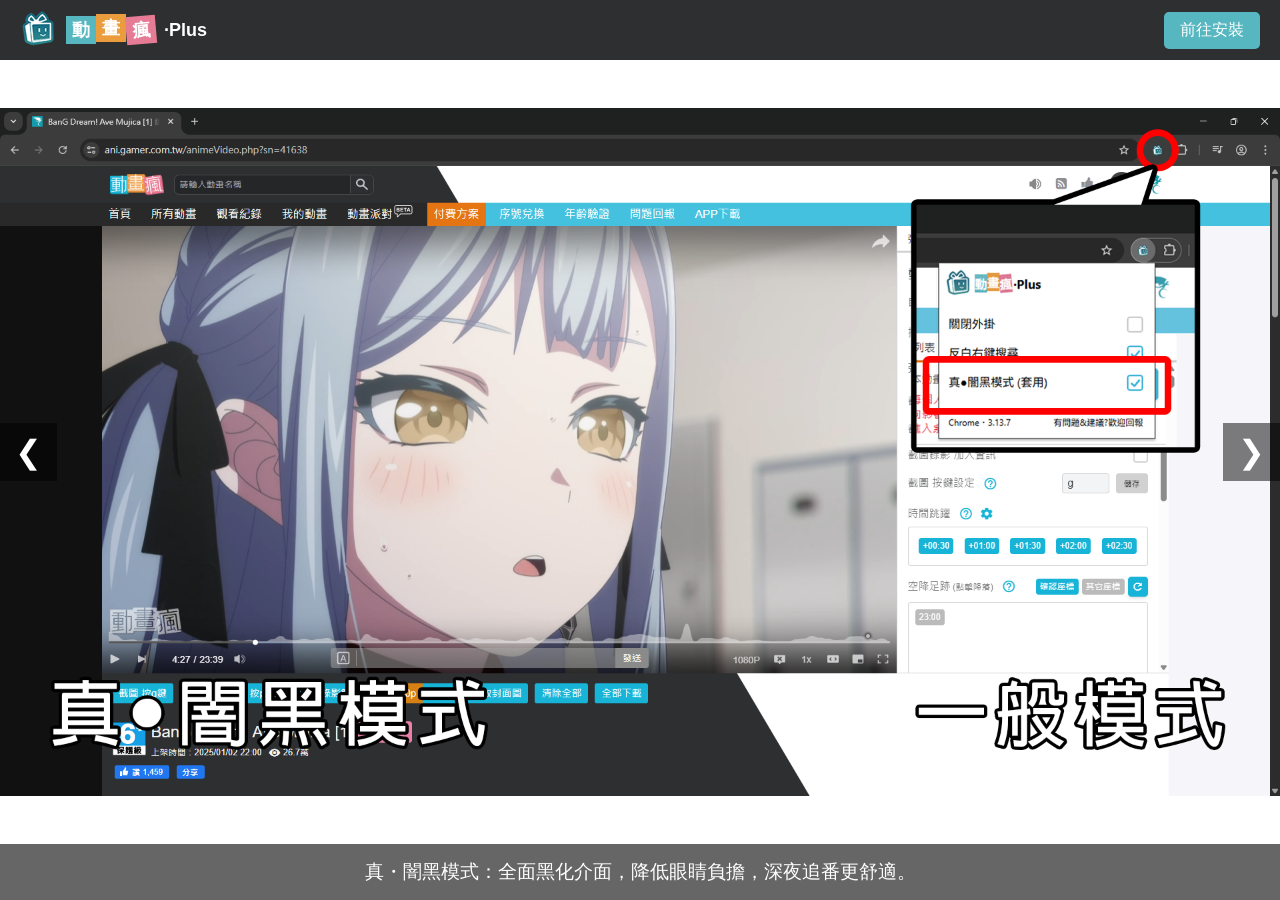
==== index.html @ 64b29795 "Add files via upload" ====
<!DOCTYPE html>
<html lang="zh-Hant">
<head>
  <meta charset="UTF-8">
  <meta name="viewport" content="width=device-width, initial-scale=1.0">
  <title>動畫瘋·Plus - 非官方擴充插件</title>
  <style>
    * {
      margin: 0;
      padding: 0;
      box-sizing: border-box;
    }
    html, body {
      width: 100%;
      height: 100%;
      overflow: hidden;
      font-family: sans-serif;
      position: relative;
    }
    .container {
      display: flex;
      flex-direction: column;
      width: 100%;
      height: 100%;
    }
    .header-bar {
      display: flex;
      align-items: center;
      justify-content: space-between;
      padding: 10px 20px;
      background: #2e2f31;
      color: white;
    }
    .content_head_box {
      display: flex;
      align-items: center;
    }
    .content_head_box .img {
      margin-right: 10px;
    }
    .content_head_box .title {
      display: flex;
	  font-size: 18px;
    }
    .content_head_box .title span {
      padding: 2px 6px;
      font-weight: bold;
      display: flex;
      align-items: center;
      justify-content: center;
    }
    .install-button {
      background: #56b7c1;
      border: none;
      color: white;
      padding: 8px 16px;
      font-size: 1rem;
      border-radius: 5px;
      cursor: pointer;
      margin-left: 10px;
    }
    .install-button-link {
      text-decoration: none;
    }
    .content-section {
      flex: 1;
      display: flex;
      flex-direction: column;
    }
    .main-content {
      flex: 1;
      display: flex;
      flex-direction: column;
    }
    .carousel {
      width: 100%;
      flex: 1;
      position: relative;
      display: flex;
      align-items: center;
      justify-content: center;
    }
    .slide {
      width: 100%;
      height: 100%;
      position: absolute;
      top: 0;
      left: 0;
      opacity: 0;
      transition: opacity 0.5s ease;
      display: flex;
      align-items: center;
      justify-content: center;
    }
    .slide.active {
      opacity: 1;
      z-index: 1;
    }
    .slide img {
      max-width: 100%;
      max-height: 100%;
      object-fit: contain;
      pointer-events: none;
      user-select: none;
    }
    .caption-box {
      background: rgba(0, 0, 0, 0.6);
      color: white;
      text-align: center;
      padding: 15px 20px;
      font-size: 1.2em;
      width: 100%;
      z-index: 10;
      display: flex;
      align-items: center;
      justify-content: center;
    }
    .nav {
      position: absolute;
      top: 50%;
      width: 100%;
      display: flex;
      justify-content: space-between;
      transform: translateY(-50%);
      pointer-events: none;
      z-index: 20;
    }
    .nav button {
      background: rgba(0, 0, 0, 0.5);
      border: none;
      color: white;
      font-size: 2rem;
      padding: 10px 15px;
      cursor: pointer;
      pointer-events: all;
    }
    .back-button {
      align-self: flex-start;
      margin-bottom: 10px;
      padding: 6px 12px;
      background: #2e2f31;
      color: #fff;
      border: none;
      border-radius: 4px;
      cursor: pointer;
    }
	
	    /* 響應式設計 */
    @media (max-width: 768px) {
      .header-bar {
        flex-direction: column;
        align-items: center;
        justify-content: center;
        text-align: center;
      }

      .content_head_box {
        margin-bottom: 10px;
      }

      .install-button {
        padding: 6px 12px;
        font-size: 0.9rem;
      }

      .caption-box {
        font-size: 1em;
        padding: 10px 15px;
      }

      .timeline {
        margin: 20px;
        padding-left: 20px;
      }

      .timeline-version {
        min-width: 100px;
        padding: 15px;
        font-size: 0.9rem;
      }

      .timeline-box {
        flex-direction: column;
      }

      .slide img {
        max-width: 100%;
        height: auto;
      }

      .nav button {
        font-size: 1.5rem;
        padding: 6px 10px;
      }
    }
  </style>
</head>
<body>
  <div class="container">
    <div class="header-bar">
      <div class="content_head_box">
        <div class="img">
          <img src="https://xu3u04u48.github.io/Anime_Crazy_Dot_Plus/img/48.png" width="36px" height="36px"> 
        </div>
        <div class="title">
          <span style="color: #fff;background: #56b7c1;">動</span><span style="color: #fff;background: #EB9D3D;transform: translateY(-2px);display: inline-block;">畫</span><span style="color: #fff;background: #E57B94;transform: rotate(-5deg);display: inline-block;">瘋</span><span style="margin-left: 2px;">·Plus</span>
        </div>
      </div>
      <div>
        <a class="install-button-link" href="https://chromewebstore.google.com/detail/%E5%8B%95%E7%95%AB%E7%98%8B%C2%B7Plus/jkpkmeimgkhodlppajjgikfcodlilmpd" target="_blank" rel="noopener">
          <button class="install-button">前往安裝</button>
        </a>
      </div>
    </div>

    <div class="content-section" id="mainView">
      <div class="main-content">
        <div class="carousel" id="carousel">
          <div class="slide active">
            <img src="https://xu3u04u48.github.io/Anime_Crazy_Dot_Plus/img/1.png" alt="真・闇黑模式">
          </div>
          <div class="slide">
            <img src="https://xu3u04u48.github.io/Anime_Crazy_Dot_Plus/img/2.png" alt="截圖功能">
          </div>
          <div class="slide">
            <img src="https://xu3u04u48.github.io/Anime_Crazy_Dot_Plus/img/3.png" alt="子母畫面">
          </div>
          <div class="slide">
            <img src="https://xu3u04u48.github.io/Anime_Crazy_Dot_Plus/img/4.png" alt="彈幕工具">
          </div>

          <div class="nav">
            <button onclick="prevSlide()">❮</button>
            <button onclick="nextSlide()">❯</button>
          </div>
        </div>

        <div class="caption-box" id="captionBox">
          真・闇黑模式：全面黑化介面，降低眼睛負擔，深夜追番更舒適。
        </div>
      </div>
    </div>
  </div>

<script>
  const slides = document.querySelectorAll('.slide');
  const captionBox = document.getElementById('captionBox');
  const carousel = document.getElementById('carousel');
  const mainView = document.getElementById('mainView');
  const updateLog = document.getElementById('updateLog');
  
  
function backToMain() {
  document.getElementById('updateLog').style.display = 'none';
  document.getElementById('mainView').style.display = 'flex';
}

document.addEventListener('click', (e) => {
  if (e.target.classList.contains('timeline-header')) {
    const item = e.target.closest('.timeline-item');
    item.classList.toggle('open');
  }
});

  function backToMain() {
    updateLog.style.display = 'none';
    mainView.style.display = 'flex';
  }

  const captions = [
  "真・闇黑模式：全面黑化介面，降低眼睛負擔，深夜追番更舒適。",
  "截圖功能：一鍵截圖精彩畫面，自訂加入彈幕、Logo 與影片資訊。",
  "子母畫面：支援彈幕同步，邊看動畫邊做事，多工模式超順暢。",
  "彈幕工具：編輯、複製、過濾彈幕，還能消音特定用戶，觀影更自在。"
	];

  let currentIndex = 0;
  let intervalId;

  function showSlide(index) {
    slides.forEach((slide, i) => {
      slide.classList.toggle('active', i === index);
    });
    captionBox.textContent = captions[index];
  }

  function restartInterval() {
    clearInterval(intervalId);
    intervalId = setInterval(nextSlide, 6000);
  }

  function nextSlide() {
    currentIndex = (currentIndex + 1) % slides.length;
    showSlide(currentIndex);
    restartInterval();
  }

  function prevSlide() {
    currentIndex = (currentIndex - 1 + slides.length) % slides.length;
    showSlide(currentIndex);
    restartInterval();
  }

  document.addEventListener('keydown', (e) => {
    if (e.key === 'ArrowRight') nextSlide();
    if (e.key === 'ArrowLeft') prevSlide();
  });

  let startX = 0;
  let isDragging = false;

  carousel.addEventListener('mousedown', (e) => {
    isDragging = true;
    startX = e.clientX;
  });

  carousel.addEventListener('mouseup', (e) => {
    if (!isDragging) return;
    let endX = e.clientX;
    if (startX - endX > 50) nextSlide();
    else if (endX - startX > 50) prevSlide();
    isDragging = false;
  });

  carousel.addEventListener('mouseleave', () => {
    isDragging = false;
  });
  
    // 手機觸控支援
  let touchStartX = 0;
  let touchEndX = 0;

  carousel.addEventListener('touchstart', (e) => {
    touchStartX = e.changedTouches[0].screenX;
  });

  carousel.addEventListener('touchend', (e) => {
    touchEndX = e.changedTouches[0].screenX;
    if (touchStartX - touchEndX > 50) nextSlide();
    else if (touchEndX - touchStartX > 50) prevSlide();
  });
  

  intervalId = setInterval(nextSlide, 6000);
</script>

</body>
</html>
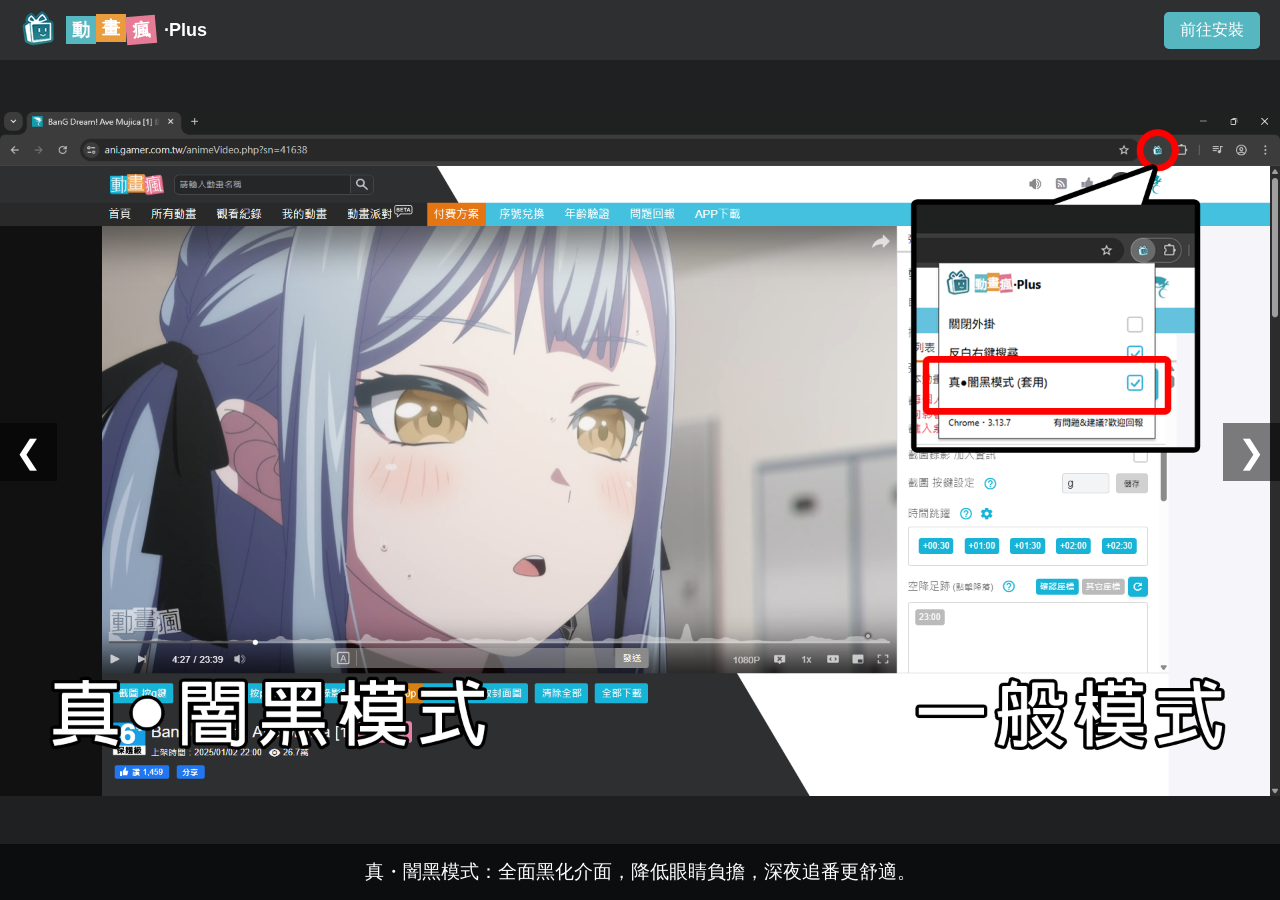
==== commit 1aac1410: "Update index.html" ====
--- a/index.html
+++ b/index.html
@@ -16,6 +16,7 @@
       overflow: hidden;
       font-family: sans-serif;
       position: relative;
+      background: #1f2022;
     }
     .container {
       display: flex;
@@ -145,54 +146,6 @@
       cursor: pointer;
     }
 	
-	    /* 響應式設計 */
-    @media (max-width: 768px) {
-      .header-bar {
-        flex-direction: column;
-        align-items: center;
-        justify-content: center;
-        text-align: center;
-      }
-
-      .content_head_box {
-        margin-bottom: 10px;
-      }
-
-      .install-button {
-        padding: 6px 12px;
-        font-size: 0.9rem;
-      }
-
-      .caption-box {
-        font-size: 1em;
-        padding: 10px 15px;
-      }
-
-      .timeline {
-        margin: 20px;
-        padding-left: 20px;
-      }
-
-      .timeline-version {
-        min-width: 100px;
-        padding: 15px;
-        font-size: 0.9rem;
-      }
-
-      .timeline-box {
-        flex-direction: column;
-      }
-
-      .slide img {
-        max-width: 100%;
-        height: auto;
-      }
-
-      .nav button {
-        font-size: 1.5rem;
-        padding: 6px 10px;
-      }
-    }
   </style>
 </head>
 <body>
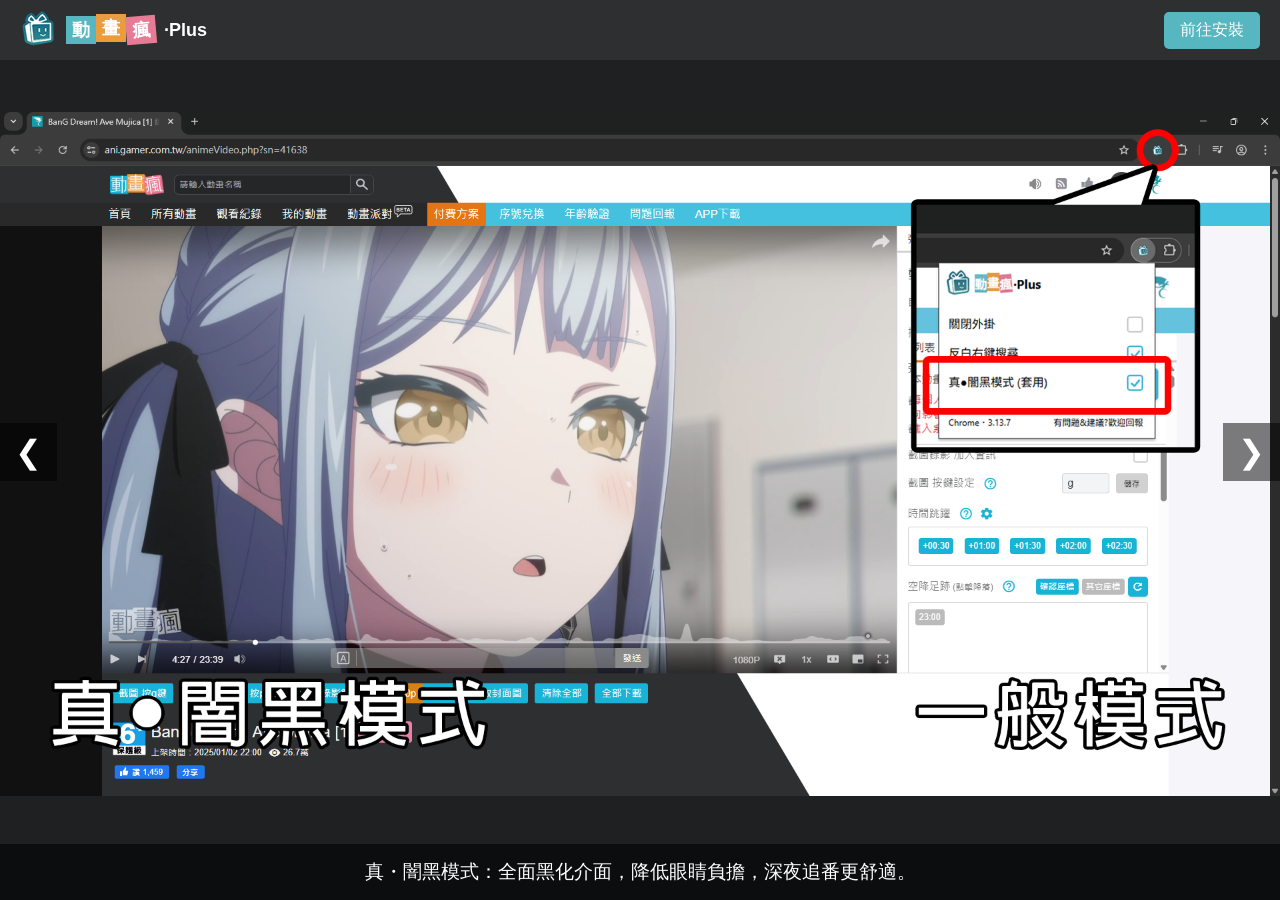
==== commit c14ae23b: "Update index.html" ====
--- a/index.html
+++ b/index.html
@@ -17,6 +17,7 @@
       font-family: sans-serif;
       position: relative;
       background: #1f2022;
+      color: white; 
     }
     .container {
       display: flex;
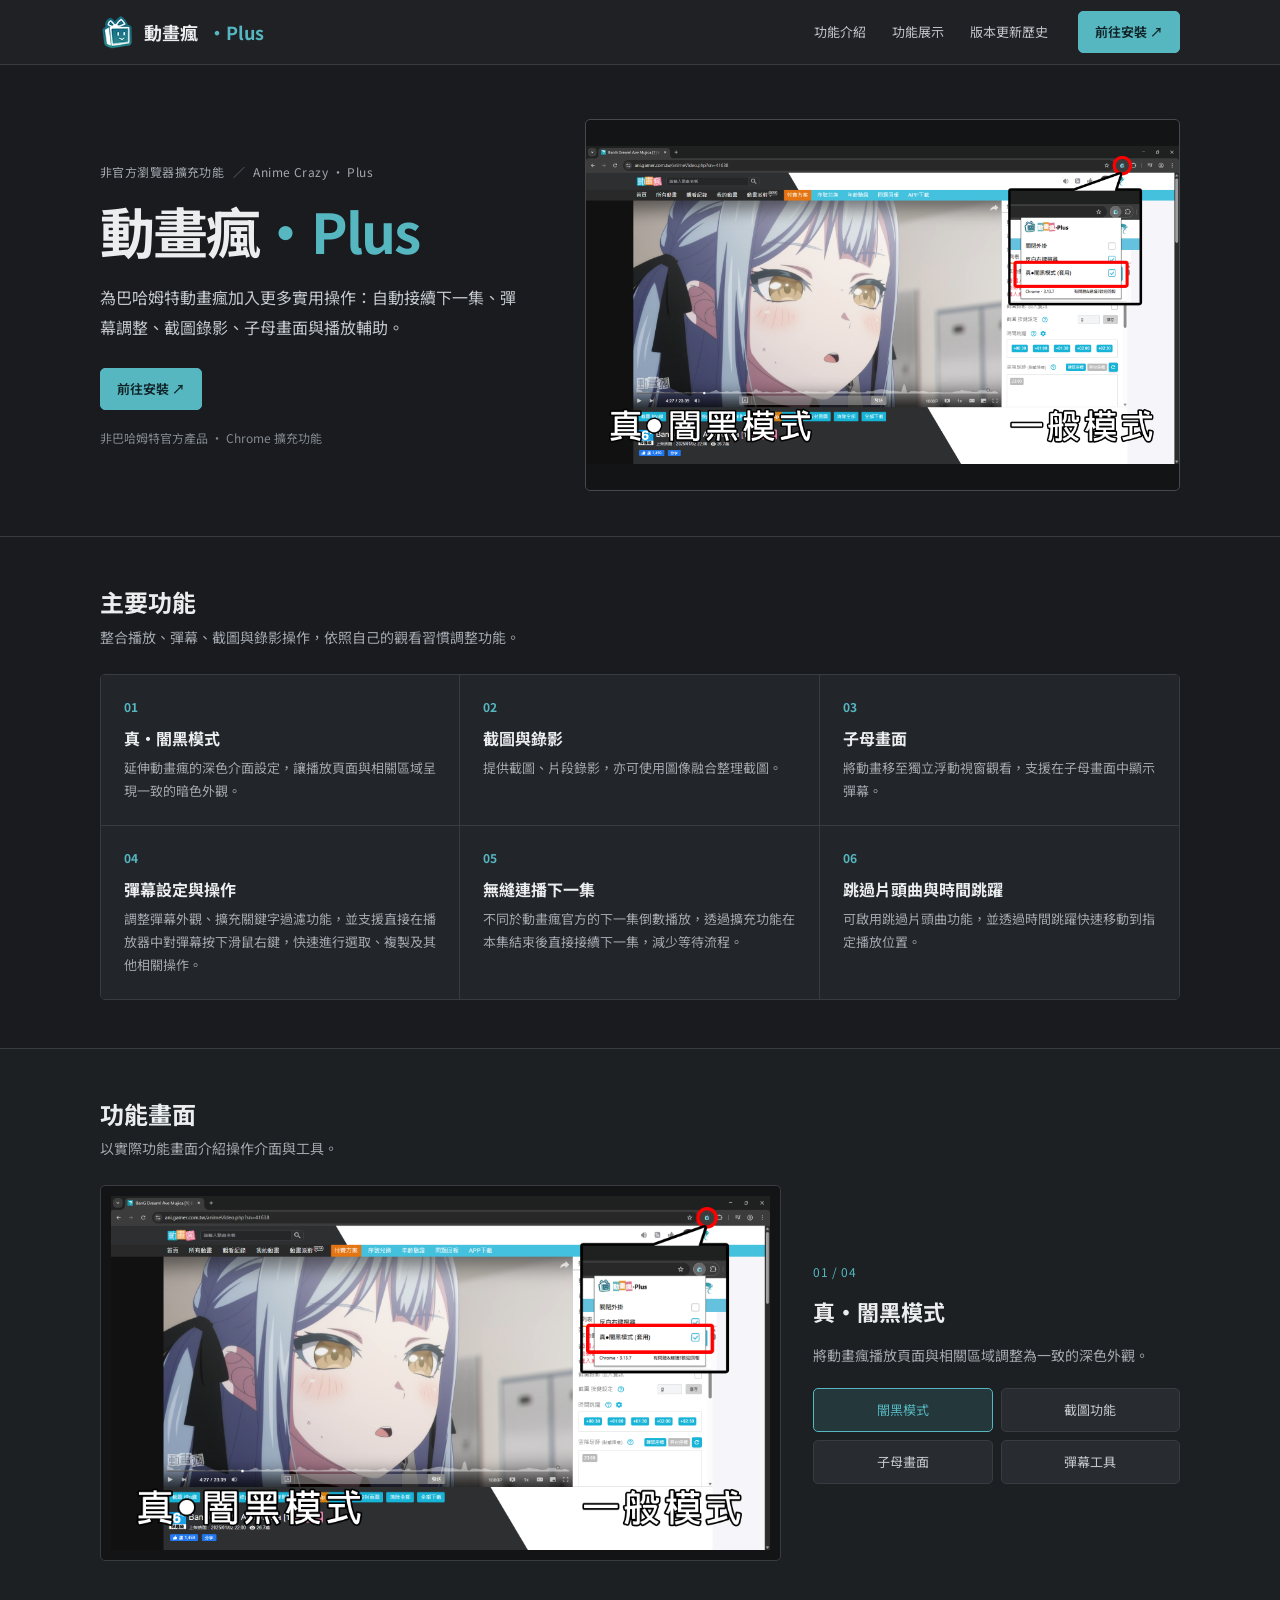
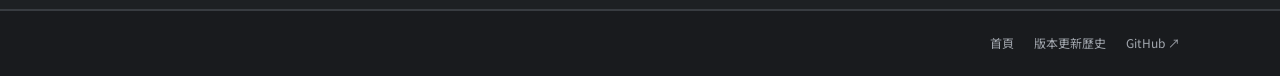
==== commit 080b2162: "Add files via upload" ====
--- a/index.html
+++ b/index.html
@@ -1,302 +1,3 @@
-<!DOCTYPE html>
-<html lang="zh-Hant">
-<head>
-  <meta charset="UTF-8">
-  <meta name="viewport" content="width=device-width, initial-scale=1.0">
-  <title>動畫瘋·Plus - 非官方擴充插件</title>
-  <style>
-    * {
-      margin: 0;
-      padding: 0;
-      box-sizing: border-box;
-    }
-    html, body {
-      width: 100%;
-      height: 100%;
-      overflow: hidden;
-      font-family: sans-serif;
-      position: relative;
-      background: #1f2022;
-      color: white; 
-    }
-    .container {
-      display: flex;
-      flex-direction: column;
-      width: 100%;
-      height: 100%;
-    }
-    .header-bar {
-      display: flex;
-      align-items: center;
-      justify-content: space-between;
-      padding: 10px 20px;
-      background: #2e2f31;
-      color: white;
-    }
-    .content_head_box {
-      display: flex;
-      align-items: center;
-    }
-    .content_head_box .img {
-      margin-right: 10px;
-    }
-    .content_head_box .title {
-      display: flex;
-	  font-size: 18px;
-    }
-    .content_head_box .title span {
-      padding: 2px 6px;
-      font-weight: bold;
-      display: flex;
-      align-items: center;
-      justify-content: center;
-    }
-    .install-button {
-      background: #56b7c1;
-      border: none;
-      color: white;
-      padding: 8px 16px;
-      font-size: 1rem;
-      border-radius: 5px;
-      cursor: pointer;
-      margin-left: 10px;
-    }
-    .install-button-link {
-      text-decoration: none;
-    }
-    .content-section {
-      flex: 1;
-      display: flex;
-      flex-direction: column;
-    }
-    .main-content {
-      flex: 1;
-      display: flex;
-      flex-direction: column;
-    }
-    .carousel {
-      width: 100%;
-      flex: 1;
-      position: relative;
-      display: flex;
-      align-items: center;
-      justify-content: center;
-    }
-    .slide {
-      width: 100%;
-      height: 100%;
-      position: absolute;
-      top: 0;
-      left: 0;
-      opacity: 0;
-      transition: opacity 0.5s ease;
-      display: flex;
-      align-items: center;
-      justify-content: center;
-    }
-    .slide.active {
-      opacity: 1;
-      z-index: 1;
-    }
-    .slide img {
-      max-width: 100%;
-      max-height: 100%;
-      object-fit: contain;
-      pointer-events: none;
-      user-select: none;
-    }
-    .caption-box {
-      background: rgba(0, 0, 0, 0.6);
-      color: white;
-      text-align: center;
-      padding: 15px 20px;
-      font-size: 1.2em;
-      width: 100%;
-      z-index: 10;
-      display: flex;
-      align-items: center;
-      justify-content: center;
-    }
-    .nav {
-      position: absolute;
-      top: 50%;
-      width: 100%;
-      display: flex;
-      justify-content: space-between;
-      transform: translateY(-50%);
-      pointer-events: none;
-      z-index: 20;
-    }
-    .nav button {
-      background: rgba(0, 0, 0, 0.5);
-      border: none;
-      color: white;
-      font-size: 2rem;
-      padding: 10px 15px;
-      cursor: pointer;
-      pointer-events: all;
-    }
-    .back-button {
-      align-self: flex-start;
-      margin-bottom: 10px;
-      padding: 6px 12px;
-      background: #2e2f31;
-      color: #fff;
-      border: none;
-      border-radius: 4px;
-      cursor: pointer;
-    }
-	
-  </style>
-</head>
-<body>
-  <div class="container">
-    <div class="header-bar">
-      <div class="content_head_box">
-        <div class="img">
-          <img src="https://xu3u04u48.github.io/Anime_Crazy_Dot_Plus/img/48.png" width="36px" height="36px"> 
-        </div>
-        <div class="title">
-          <span style="color: #fff;background: #56b7c1;">動</span><span style="color: #fff;background: #EB9D3D;transform: translateY(-2px);display: inline-block;">畫</span><span style="color: #fff;background: #E57B94;transform: rotate(-5deg);display: inline-block;">瘋</span><span style="margin-left: 2px;">·Plus</span>
-        </div>
-      </div>
-      <div>
-        <a class="install-button-link" href="https://chromewebstore.google.com/detail/%E5%8B%95%E7%95%AB%E7%98%8B%C2%B7Plus/jkpkmeimgkhodlppajjgikfcodlilmpd" target="_blank" rel="noopener">
-          <button class="install-button">前往安裝</button>
-        </a>
-      </div>
-    </div>
-
-    <div class="content-section" id="mainView">
-      <div class="main-content">
-        <div class="carousel" id="carousel">
-          <div class="slide active">
-            <img src="https://xu3u04u48.github.io/Anime_Crazy_Dot_Plus/img/1.png" alt="真・闇黑模式">
-          </div>
-          <div class="slide">
-            <img src="https://xu3u04u48.github.io/Anime_Crazy_Dot_Plus/img/2.png" alt="截圖功能">
-          </div>
-          <div class="slide">
-            <img src="https://xu3u04u48.github.io/Anime_Crazy_Dot_Plus/img/3.png" alt="子母畫面">
-          </div>
-          <div class="slide">
-            <img src="https://xu3u04u48.github.io/Anime_Crazy_Dot_Plus/img/4.png" alt="彈幕工具">
-          </div>
-
-          <div class="nav">
-            <button onclick="prevSlide()">❮</button>
-            <button onclick="nextSlide()">❯</button>
-          </div>
-        </div>
-
-        <div class="caption-box" id="captionBox">
-          真・闇黑模式：全面黑化介面，降低眼睛負擔，深夜追番更舒適。
-        </div>
-      </div>
-    </div>
-  </div>
-
-<script>
-  const slides = document.querySelectorAll('.slide');
-  const captionBox = document.getElementById('captionBox');
-  const carousel = document.getElementById('carousel');
-  const mainView = document.getElementById('mainView');
-  const updateLog = document.getElementById('updateLog');
-  
-  
-function backToMain() {
-  document.getElementById('updateLog').style.display = 'none';
-  document.getElementById('mainView').style.display = 'flex';
-}
-
-document.addEventListener('click', (e) => {
-  if (e.target.classList.contains('timeline-header')) {
-    const item = e.target.closest('.timeline-item');
-    item.classList.toggle('open');
-  }
-});
-
-  function backToMain() {
-    updateLog.style.display = 'none';
-    mainView.style.display = 'flex';
-  }
-
-  const captions = [
-  "真・闇黑模式：全面黑化介面，降低眼睛負擔，深夜追番更舒適。",
-  "截圖功能：一鍵截圖精彩畫面，自訂加入彈幕、Logo 與影片資訊。",
-  "子母畫面：支援彈幕同步，邊看動畫邊做事，多工模式超順暢。",
-  "彈幕工具：編輯、複製、過濾彈幕，還能消音特定用戶，觀影更自在。"
-	];
-
-  let currentIndex = 0;
-  let intervalId;
-
-  function showSlide(index) {
-    slides.forEach((slide, i) => {
-      slide.classList.toggle('active', i === index);
-    });
-    captionBox.textContent = captions[index];
-  }
-
-  function restartInterval() {
-    clearInterval(intervalId);
-    intervalId = setInterval(nextSlide, 6000);
-  }
-
-  function nextSlide() {
-    currentIndex = (currentIndex + 1) % slides.length;
-    showSlide(currentIndex);
-    restartInterval();
-  }
-
-  function prevSlide() {
-    currentIndex = (currentIndex - 1 + slides.length) % slides.length;
-    showSlide(currentIndex);
-    restartInterval();
-  }
-
-  document.addEventListener('keydown', (e) => {
-    if (e.key === 'ArrowRight') nextSlide();
-    if (e.key === 'ArrowLeft') prevSlide();
-  });
-
-  let startX = 0;
-  let isDragging = false;
-
-  carousel.addEventListener('mousedown', (e) => {
-    isDragging = true;
-    startX = e.clientX;
-  });
-
-  carousel.addEventListener('mouseup', (e) => {
-    if (!isDragging) return;
-    let endX = e.clientX;
-    if (startX - endX > 50) nextSlide();
-    else if (endX - startX > 50) prevSlide();
-    isDragging = false;
-  });
-
-  carousel.addEventListener('mouseleave', () => {
-    isDragging = false;
-  });
-  
-    // 手機觸控支援
-  let touchStartX = 0;
-  let touchEndX = 0;
-
-  carousel.addEventListener('touchstart', (e) => {
-    touchStartX = e.changedTouches[0].screenX;
-  });
-
-  carousel.addEventListener('touchend', (e) => {
-    touchEndX = e.changedTouches[0].screenX;
-    if (touchStartX - touchEndX > 50) nextSlide();
-    else if (touchEndX - touchStartX > 50) prevSlide();
-  });
-  
-
-  intervalId = setInterval(nextSlide, 6000);
-</script>
-
-</body>
-</html>
+<!DOCTYPE html>
+
+<html lang="zh-Hant"><head><meta charset="utf-8"/><meta content="width=device-width,initial-scale=1" name="viewport"/><title>動畫瘋·Plus｜巴哈姆特動畫瘋非官方增強擴充功能</title><meta content="動畫瘋·Plus 是巴哈姆特動畫瘋非官方瀏覽器擴充功能，提供真・闇黑模式、截圖錄影、子母畫面彈幕、彈幕管理與自動接續下一集等功能。" name="description"/><meta content="index,follow" name="robots"/><link href="https://xu3u04u48.github.io/Anime_Crazy_Dot_Plus/index.html" rel="canonical"/><meta content="website" property="og:type"/><meta content="動畫瘋·Plus｜巴哈姆特動畫瘋非官方增強擴充功能" property="og:title"/><meta content="動畫瘋·Plus 是巴哈姆特動畫瘋非官方瀏覽器擴充功能，提供真・闇黑模式、截圖錄影、子母畫面彈幕、彈幕管理與自動接續下一集等功能。" property="og:description"/><meta content="https://xu3u04u48.github.io/Anime_Crazy_Dot_Plus/img/1.png" property="og:image"/><link href="img/48.png" rel="icon"/><link href="style.css" rel="stylesheet"/></head><body><header class="site-header"><div class="shell header-inner"><a aria-label="動畫瘋·Plus 首頁" class="brand" href="index.html" title="動畫瘋·Plus｜非官方瀏覽器擴充功能"><img alt="動畫瘋·Plus 圖示" onerror="this.src='https://xu3u04u48.github.io/Anime_Crazy_Dot_Plus/img/48.png'" src="img/48.png"/>動畫瘋<span>·Plus</span></a><nav aria-label="主要導覽" class="nav-links"><a href="index.html#features">功能介紹</a><a href="index.html#showcase">功能展示</a><a href="update.html">版本更新歷史</a></nav><a class="btn primary header-install" href="https://chromewebstore.google.com/detail/jkpkmeimgkhodlppajjgikfcodlilmpd" rel="noopener noreferrer" target="_blank">前往安裝 ↗</a></div></header><main><section class="hero"><div class="shell intro"><div class="intro-copy"><div class="kicker">非官方瀏覽器擴充功能 <span>／</span> Anime Crazy · Plus</div><h1>動畫瘋<span>·Plus</span></h1><p>為巴哈姆特動畫瘋加入更多實用操作：自動接續下一集、彈幕調整、截圖錄影、子母畫面與播放輔助。</p><div class="actions"><a class="btn primary" href="https://chromewebstore.google.com/detail/jkpkmeimgkhodlppajjgikfcodlilmpd" rel="noopener noreferrer" target="_blank">前往安裝 ↗</a></div><div class="fineprint">非巴哈姆特官方產品 · Chrome 擴充功能</div></div><div class="intro-shot"><img alt="動畫瘋·Plus 真・闇黑模式畫面" onerror="this.onerror=null;this.src='https://xu3u04u48.github.io/Anime_Crazy_Dot_Plus/img/1.png'" src="img/1.png"/></div></div></section><section class="section" id="features"><div class="shell"><h2 class="section-title">主要功能</h2><p class="section-lead">整合播放、彈幕、截圖與錄影操作，依照自己的觀看習慣調整功能。</p><div class="features compact-features"><article class="feature"><div aria-hidden="true" class="feature-icon">01</div><h3>真・闇黑模式</h3><p>延伸動畫瘋的深色介面設定，讓播放頁面與相關區域呈現一致的暗色外觀。</p></article><article class="feature"><div aria-hidden="true" class="feature-icon">02</div><h3>截圖與錄影</h3><p>提供截圖、片段錄影，亦可使用圖像融合整理截圖。</p></article><article class="feature"><div aria-hidden="true" class="feature-icon">03</div><h3>子母畫面</h3><p>將動畫移至獨立浮動視窗觀看，支援在子母畫面中顯示彈幕。</p></article><article class="feature"><div aria-hidden="true" class="feature-icon">04</div><h3>彈幕設定與操作</h3><p>調整彈幕外觀、擴充關鍵字過濾功能，並支援直接在播放器中對彈幕按下滑鼠右鍵，快速進行選取、複製及其他相關操作。</p></article><article class="feature"><div aria-hidden="true" class="feature-icon">05</div><h3>無縫連播下一集</h3><p>不同於動畫瘋官方的下一集倒數播放，透過擴充功能在本集結束後直接接續下一集，減少等待流程。</p></article><article class="feature"><div aria-hidden="true" class="feature-icon">06</div><h3>跳過片頭曲與時間跳躍</h3><p>可啟用跳過片頭曲功能，並透過時間跳躍快速移動到指定播放位置。</p></article></div></div></section><section class="section alt" id="showcase"><div class="shell"><h2 class="section-title">功能畫面</h2><p class="section-lead">以實際功能畫面介紹操作介面與工具。</p><div class="showcase"><div class="showcase-visual"><img alt="真・闇黑模式展示" id="showcase-image" onerror="this.onerror=null;this.src='https://xu3u04u48.github.io/Anime_Crazy_Dot_Plus/img/1.png'" src="img/1.png"/></div><div><div class="eyebrow" id="showcase-count">01 / 04</div><h3 id="showcase-title">真・闇黑模式</h3><p id="showcase-desc">將動畫瘋播放頁面與相關區域調整為一致的深色外觀。</p><div aria-label="選擇功能展示" class="switches" role="group"><button aria-pressed="true" class="switch active" data-slide="0">闇黑模式</button><button aria-pressed="false" class="switch" data-slide="1">截圖功能</button><button aria-pressed="false" class="switch" data-slide="2">子母畫面</button><button aria-pressed="false" class="switch" data-slide="3">彈幕工具</button></div></div></div></div></section></main><footer class="footer"><div class="shell footer-inner"><div class="footer-links"><a href="index.html">首頁</a><a href="update.html">版本更新歷史</a><a href="https://github.com/xu3u04u48/Anime_Crazy_Dot_Plus" rel="noopener noreferrer" target="_blank">GitHub ↗</a></div></div></footer><script>const slides=[['真・闇黑模式','將動畫瘋播放頁面與相關區域調整為一致的深色外觀。'],['截圖功能','提供截圖與錄影工具，可設定解析度、輸出格式及是否加入彈幕、Logo、影片資訊。'],['子母畫面','在獨立的子母畫面中觀看動畫，並支援顯示彈幕。'],['彈幕工具','提供彈幕外觀調整、關鍵字過濾，以及彈幕選取與複製等操作。']];document.querySelectorAll('[data-slide]').forEach(btn=>btn.addEventListener('click',()=>{let i=Number(btn.dataset.slide),img=document.getElementById('showcase-image');img.src='img/'+(i+1)+'.png';img.onerror=()=>{img.onerror=null;img.src='https://xu3u04u48.github.io/Anime_Crazy_Dot_Plus/img/'+(i+1)+'.png'};img.alt=slides[i][0]+'展示';document.getElementById('showcase-title').textContent=slides[i][0];document.getElementById('showcase-desc').textContent=slides[i][1];document.getElementById('showcase-count').textContent=String(i+1).padStart(2,'0')+' / 04';document.querySelectorAll('[data-slide]').forEach(b=>{b.classList.toggle('active',b===btn);b.setAttribute('aria-pressed',String(b===btn))})}));</script></body></html>
--- a/style.css
+++ b/style.css
@@ -0,0 +1,16 @@
+@import url('https://fonts.googleapis.com/css2?family=Noto+Sans+TC:wght@400;500;600;700&display=swap');
+:root{color-scheme:dark;--bg:#191b1e;--panel:#222529;--panel2:#292d31;--line:#383c41;--text:#ebedef;--muted:#a2a7ae;--accent:#56b7c1}
+*{box-sizing:border-box}html{scroll-behavior:smooth}body{margin:0;background:var(--bg);color:var(--text);font:15px/1.7 'Noto Sans TC',system-ui,sans-serif}a{color:inherit;text-decoration:none}button,input{font:inherit}button{cursor:pointer}.shell{width:min(1080px,calc(100% - 48px));margin:auto}
+.site-header{position:sticky;top:0;z-index:10;background:#202226f5;border-bottom:1px solid var(--line)}.header-inner{height:64px;display:flex;align-items:center;gap:30px}.brand{display:flex;align-items:center;gap:10px;font-size:18px;font-weight:700;white-space:nowrap}.brand img{width:34px;height:34px;border-radius:5px}.brand span{color:var(--accent)}.nav-links{display:flex;align-items:center;gap:26px;margin-left:auto;color:#c3c6cb;font-size:13px}.nav-links a:hover,.nav-links a[aria-current]{color:#fff}
+.btn{display:inline-flex;align-items:center;justify-content:center;padding:9px 16px;border:1px solid #52575c;border-radius:5px;font-size:13px;font-weight:600;background:#2b2f33;transition:background .15s,border-color .15s}.btn:hover{border-color:var(--accent);background:#33393c}.btn.primary{background:var(--accent);border-color:var(--accent);color:#102225}.btn.primary:hover{background:#76cbd3}.btn.secondary{background:transparent}.header-install{white-space:nowrap}
+.hero{padding:54px 0 45px;border-bottom:1px solid var(--line)}.intro{display:grid;grid-template-columns:.85fr 1.15fr;align-items:center;gap:46px}.kicker{color:var(--muted);font-size:12px;letter-spacing:.035em}.kicker span{color:#6d7279;padding:0 5px}.intro h1{font-size:clamp(38px,4.4vw,55px);letter-spacing:-.04em;line-height:1.25;margin:14px 0 18px}.intro h1 span{color:var(--accent)}.intro p{font-size:16px;color:#c4c9ce;line-height:1.85;max-width:430px;margin:0}.actions{display:flex;gap:10px;flex-wrap:wrap;margin-top:26px}.fineprint{color:#838a90;font-size:12px;margin-top:18px}.intro-shot{border:1px solid #44494e;background:#121416;border-radius:5px;overflow:hidden}.intro-shot img{display:block;width:100%;aspect-ratio:16/10;object-fit:contain}
+.section{padding:48px 0}.section.alt{background:#1d2023;border-top:1px solid var(--line);border-bottom:1px solid var(--line)}.section-title{font-size:24px;line-height:1.4;margin:0 0 7px;font-weight:700}.section-lead{color:var(--muted);font-size:14px;margin:0 0 24px}.eyebrow{color:var(--accent);font-size:12px;letter-spacing:.05em}.features{display:grid;grid-template-columns:repeat(3,minmax(0,1fr));gap:0;border:1px solid var(--line);border-radius:5px;overflow:hidden}.feature{padding:22px 23px;background:#222529;border-right:1px solid var(--line);border-bottom:1px solid var(--line)}.feature:nth-child(3n){border-right:0}.feature:nth-last-child(-n+3){border-bottom:0}.feature-icon{color:var(--accent);font-size:12px;font-weight:700;margin-bottom:8px;font-variant-numeric:tabular-nums}.feature h3{font-size:16px;margin:0 0 5px}.feature p{font-size:13px;color:var(--muted);margin:0;line-height:1.75}
+.showcase{display:grid;grid-template-columns:1.3fr .7fr;align-items:center;gap:32px}.showcase-visual{background:#121416;border:1px solid var(--line);border-radius:5px;padding:10px;min-height:290px;display:grid;place-items:center}.showcase-visual img{display:block;width:100%;max-height:410px;object-fit:contain}.showcase h3{font-size:22px;margin:10px 0}.showcase p{color:var(--muted);font-size:14px}.switches{display:grid;grid-template-columns:repeat(2,1fr);gap:8px;margin-top:20px}.switch{border:1px solid var(--line);border-radius:5px;background:#282c30;color:#c5c9cc;padding:10px 9px;font-size:13px;text-align:center}.switch:hover{border-color:#6d8588}.switch.active{border-color:var(--accent);color:var(--accent);background:#24373a}
+.faq{border-top:1px solid var(--line);max-width:100%}.faq details{border-bottom:1px solid var(--line);padding:16px 4px}.faq summary{cursor:pointer;font-weight:600;font-size:14px}.faq p{margin:10px 0 0;color:var(--muted);font-size:13px}.footer{border-top:1px solid var(--line);padding:22px 0;color:var(--muted);font-size:12px}.footer-inner{display:flex;justify-content:space-between;gap:18px;flex-wrap:wrap}.footer-links{display:flex;gap:20px}
+.updates-hero{padding:44px 0 20px;border-bottom:1px solid var(--line)}.updates-hero h1{font-size:29px;margin:0 0 7px}.updates-hero p{color:var(--muted);margin:0;font-size:14px}.updates-controls{display:flex;gap:15px;align-items:center;justify-content:space-between;flex-wrap:wrap;margin:25px 0}.search{border:1px solid var(--line);border-radius:5px;background:var(--panel);color:var(--text);padding:10px 13px;width:min(420px,100%);outline:none}.search:focus{border-color:var(--accent)}.count{font-size:13px;color:var(--muted)}.update-list{display:grid;gap:0;padding-bottom:60px;border-top:1px solid var(--line)}.update-item{display:grid;grid-template-columns:92px 1fr;gap:16px;padding:15px 8px;border-bottom:1px solid var(--line)}.version{font-size:15px;font-weight:700;color:var(--accent)}.update-item p{margin:0;color:#c9cdd1;font-size:13px;line-height:1.85}.empty{padding:25px;color:var(--muted)}
+@media(max-width:820px){.intro,.showcase{grid-template-columns:1fr}.intro{gap:28px}.features{grid-template-columns:repeat(2,minmax(0,1fr))}.feature:nth-child(3n){border-right:1px solid var(--line)}.feature:nth-child(2n){border-right:0}.feature:nth-last-child(-n+3){border-bottom:1px solid var(--line)}.feature:nth-last-child(-n+2){border-bottom:0}.header-install{display:none}}
+@media(max-width:540px){.shell{width:calc(100% - 30px)}.header-inner{height:60px;gap:12px}.brand{font-size:15px}.brand img{width:30px;height:30px}.nav-links{gap:11px;font-size:11px}.hero{padding:35px 0}.intro h1{font-size:38px}.intro p{font-size:14px}.section{padding:34px 0}.features{grid-template-columns:1fr}.feature,.feature:nth-child(3n),.feature:nth-child(2n),.feature:nth-last-child(-n+2){border-right:0;border-bottom:1px solid var(--line)}.feature:last-child{border-bottom:0}.showcase-visual{min-height:200px}.update-item{grid-template-columns:1fr;gap:3px}.footer-inner{display:block}.footer-links{margin-top:10px}}
+@media(prefers-reduced-motion:reduce){html{scroll-behavior:auto}*{transition:none!important}}
+
+/* 版本更新導覽與頁尾微調 */
+.footer-inner{justify-content:flex-end}
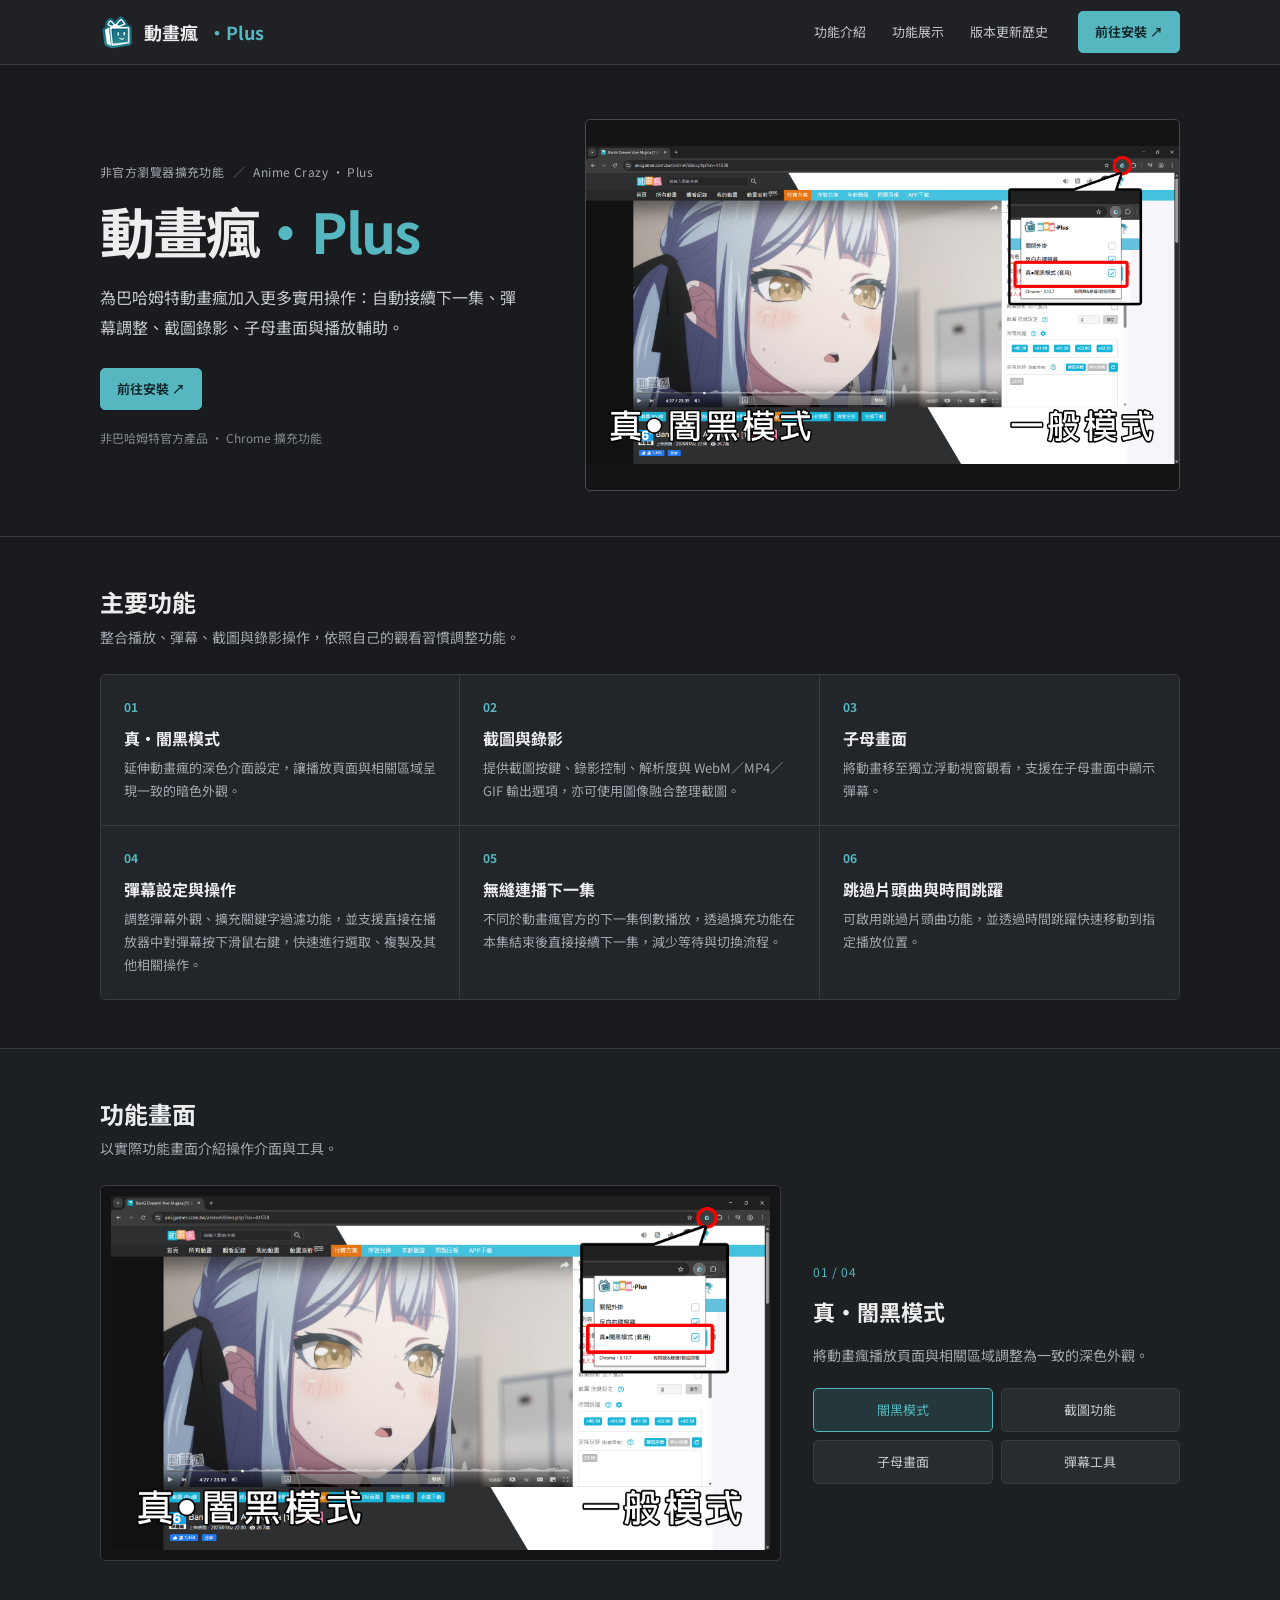
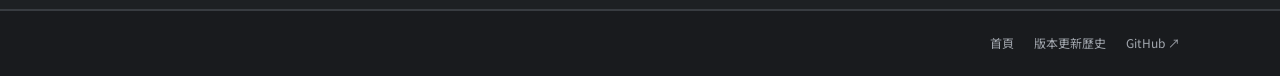
==== commit 2239577d: "Add files via upload" ====
--- a/index.html
+++ b/index.html
@@ -1,3 +1,3 @@
 <!DOCTYPE html>
 
-<html lang="zh-Hant"><head><meta charset="utf-8"/><meta content="width=device-width,initial-scale=1" name="viewport"/><title>動畫瘋·Plus｜巴哈姆特動畫瘋非官方增強擴充功能</title><meta content="動畫瘋·Plus 是巴哈姆特動畫瘋非官方瀏覽器擴充功能，提供真・闇黑模式、截圖錄影、子母畫面彈幕、彈幕管理與自動接續下一集等功能。" name="description"/><meta content="index,follow" name="robots"/><link href="https://xu3u04u48.github.io/Anime_Crazy_Dot_Plus/index.html" rel="canonical"/><meta content="website" property="og:type"/><meta content="動畫瘋·Plus｜巴哈姆特動畫瘋非官方增強擴充功能" property="og:title"/><meta content="動畫瘋·Plus 是巴哈姆特動畫瘋非官方瀏覽器擴充功能，提供真・闇黑模式、截圖錄影、子母畫面彈幕、彈幕管理與自動接續下一集等功能。" property="og:description"/><meta content="https://xu3u04u48.github.io/Anime_Crazy_Dot_Plus/img/1.png" property="og:image"/><link href="img/48.png" rel="icon"/><link href="style.css" rel="stylesheet"/></head><body><header class="site-header"><div class="shell header-inner"><a aria-label="動畫瘋·Plus 首頁" class="brand" href="index.html" title="動畫瘋·Plus｜非官方瀏覽器擴充功能"><img alt="動畫瘋·Plus 圖示" onerror="this.src='https://xu3u04u48.github.io/Anime_Crazy_Dot_Plus/img/48.png'" src="img/48.png"/>動畫瘋<span>·Plus</span></a><nav aria-label="主要導覽" class="nav-links"><a href="index.html#features">功能介紹</a><a href="index.html#showcase">功能展示</a><a href="update.html">版本更新歷史</a></nav><a class="btn primary header-install" href="https://chromewebstore.google.com/detail/jkpkmeimgkhodlppajjgikfcodlilmpd" rel="noopener noreferrer" target="_blank">前往安裝 ↗</a></div></header><main><section class="hero"><div class="shell intro"><div class="intro-copy"><div class="kicker">非官方瀏覽器擴充功能 <span>／</span> Anime Crazy · Plus</div><h1>動畫瘋<span>·Plus</span></h1><p>為巴哈姆特動畫瘋加入更多實用操作：自動接續下一集、彈幕調整、截圖錄影、子母畫面與播放輔助。</p><div class="actions"><a class="btn primary" href="https://chromewebstore.google.com/detail/jkpkmeimgkhodlppajjgikfcodlilmpd" rel="noopener noreferrer" target="_blank">前往安裝 ↗</a></div><div class="fineprint">非巴哈姆特官方產品 · Chrome 擴充功能</div></div><div class="intro-shot"><img alt="動畫瘋·Plus 真・闇黑模式畫面" onerror="this.onerror=null;this.src='https://xu3u04u48.github.io/Anime_Crazy_Dot_Plus/img/1.png'" src="img/1.png"/></div></div></section><section class="section" id="features"><div class="shell"><h2 class="section-title">主要功能</h2><p class="section-lead">整合播放、彈幕、截圖與錄影操作，依照自己的觀看習慣調整功能。</p><div class="features compact-features"><article class="feature"><div aria-hidden="true" class="feature-icon">01</div><h3>真・闇黑模式</h3><p>延伸動畫瘋的深色介面設定，讓播放頁面與相關區域呈現一致的暗色外觀。</p></article><article class="feature"><div aria-hidden="true" class="feature-icon">02</div><h3>截圖與錄影</h3><p>提供截圖、片段錄影，亦可使用圖像融合整理截圖。</p></article><article class="feature"><div aria-hidden="true" class="feature-icon">03</div><h3>子母畫面</h3><p>將動畫移至獨立浮動視窗觀看，支援在子母畫面中顯示彈幕。</p></article><article class="feature"><div aria-hidden="true" class="feature-icon">04</div><h3>彈幕設定與操作</h3><p>調整彈幕外觀、擴充關鍵字過濾功能，並支援直接在播放器中對彈幕按下滑鼠右鍵，快速進行選取、複製及其他相關操作。</p></article><article class="feature"><div aria-hidden="true" class="feature-icon">05</div><h3>無縫連播下一集</h3><p>不同於動畫瘋官方的下一集倒數播放，透過擴充功能在本集結束後直接接續下一集，減少等待流程。</p></article><article class="feature"><div aria-hidden="true" class="feature-icon">06</div><h3>跳過片頭曲與時間跳躍</h3><p>可啟用跳過片頭曲功能，並透過時間跳躍快速移動到指定播放位置。</p></article></div></div></section><section class="section alt" id="showcase"><div class="shell"><h2 class="section-title">功能畫面</h2><p class="section-lead">以實際功能畫面介紹操作介面與工具。</p><div class="showcase"><div class="showcase-visual"><img alt="真・闇黑模式展示" id="showcase-image" onerror="this.onerror=null;this.src='https://xu3u04u48.github.io/Anime_Crazy_Dot_Plus/img/1.png'" src="img/1.png"/></div><div><div class="eyebrow" id="showcase-count">01 / 04</div><h3 id="showcase-title">真・闇黑模式</h3><p id="showcase-desc">將動畫瘋播放頁面與相關區域調整為一致的深色外觀。</p><div aria-label="選擇功能展示" class="switches" role="group"><button aria-pressed="true" class="switch active" data-slide="0">闇黑模式</button><button aria-pressed="false" class="switch" data-slide="1">截圖功能</button><button aria-pressed="false" class="switch" data-slide="2">子母畫面</button><button aria-pressed="false" class="switch" data-slide="3">彈幕工具</button></div></div></div></div></section></main><footer class="footer"><div class="shell footer-inner"><div class="footer-links"><a href="index.html">首頁</a><a href="update.html">版本更新歷史</a><a href="https://github.com/xu3u04u48/Anime_Crazy_Dot_Plus" rel="noopener noreferrer" target="_blank">GitHub ↗</a></div></div></footer><script>const slides=[['真・闇黑模式','將動畫瘋播放頁面與相關區域調整為一致的深色外觀。'],['截圖功能','提供截圖與錄影工具，可設定解析度、輸出格式及是否加入彈幕、Logo、影片資訊。'],['子母畫面','在獨立的子母畫面中觀看動畫，並支援顯示彈幕。'],['彈幕工具','提供彈幕外觀調整、關鍵字過濾，以及彈幕選取與複製等操作。']];document.querySelectorAll('[data-slide]').forEach(btn=>btn.addEventListener('click',()=>{let i=Number(btn.dataset.slide),img=document.getElementById('showcase-image');img.src='img/'+(i+1)+'.png';img.onerror=()=>{img.onerror=null;img.src='https://xu3u04u48.github.io/Anime_Crazy_Dot_Plus/img/'+(i+1)+'.png'};img.alt=slides[i][0]+'展示';document.getElementById('showcase-title').textContent=slides[i][0];document.getElementById('showcase-desc').textContent=slides[i][1];document.getElementById('showcase-count').textContent=String(i+1).padStart(2,'0')+' / 04';document.querySelectorAll('[data-slide]').forEach(b=>{b.classList.toggle('active',b===btn);b.setAttribute('aria-pressed',String(b===btn))})}));</script></body></html>+<html lang="zh-Hant"><head><meta charset="utf-8"/><meta content="width=device-width,initial-scale=1" name="viewport"/><title>動畫瘋·Plus（動畫瘋Plus）｜巴哈姆特動畫瘋非官方瀏覽器擴充功能</title><meta content="動畫瘋·Plus（動畫瘋Plus）是為巴哈姆特動畫瘋設計的非官方 Chrome 瀏覽器擴充功能，提供無縫連播下一集、彈幕右鍵操作與關鍵字過濾、截圖錄影、子母畫面及真・闇黑模式。" name="description"/><meta content="index,follow" name="robots"/><link href="https://xu3u04u48.github.io/Anime_Crazy_Dot_Plus/index.html" rel="canonical"/><meta content="website" property="og:type"/><meta content="動畫瘋·Plus（動畫瘋Plus）｜巴哈姆特動畫瘋非官方瀏覽器擴充功能" property="og:title"/><meta content="動畫瘋·Plus（動畫瘋Plus）是為巴哈姆特動畫瘋設計的非官方 Chrome 瀏覽器擴充功能，提供無縫連播下一集、彈幕右鍵操作與關鍵字過濾、截圖錄影、子母畫面及真・闇黑模式。" property="og:description"/><meta content="https://xu3u04u48.github.io/Anime_Crazy_Dot_Plus/img/1.png" property="og:image"/><link href="img/48.png" rel="icon"/><link href="style.css" rel="stylesheet"/><meta content="動畫瘋·Plus,動畫瘋Plus,巴哈姆特動畫瘋,動畫瘋擴充功能,動畫瘋插件,動畫瘋自動播放下一集,動畫瘋彈幕,動畫瘋截圖,動畫瘋錄影" name="keywords"/><meta content="https://xu3u04u48.github.io/Anime_Crazy_Dot_Plus/index.html" property="og:url"/><meta content="zh_TW" property="og:locale"/><meta content="summary_large_image" name="twitter:card"/><meta content="動畫瘋·Plus（動畫瘋Plus）｜巴哈姆特動畫瘋非官方瀏覽器擴充功能" name="twitter:title"/><meta content="動畫瘋·Plus（動畫瘋Plus）是為巴哈姆特動畫瘋設計的非官方 Chrome 瀏覽器擴充功能，提供無縫連播下一集、彈幕右鍵操作與關鍵字過濾、截圖錄影、子母畫面及真・闇黑模式。" name="twitter:description"/><script type="application/ld+json">{"@context":"https://schema.org","@type":"SoftwareApplication","name":"動畫瘋·Plus","alternateName":["動畫瘋Plus"],"applicationCategory":"BrowserApplication","operatingSystem":"Google Chrome","description":"動畫瘋·Plus（動畫瘋Plus）是為巴哈姆特動畫瘋設計的非官方 Chrome 瀏覽器擴充功能，提供無縫連播下一集、彈幕右鍵操作與關鍵字過濾、截圖錄影、子母畫面及真・闇黑模式。","url":"https://xu3u04u48.github.io/Anime_Crazy_Dot_Plus/index.html","image":"https://xu3u04u48.github.io/Anime_Crazy_Dot_Plus/img/1.png","isAccessibleForFree":true}</script></head><body><header class="site-header"><div class="shell header-inner"><a aria-label="動畫瘋·Plus 首頁" class="brand" href="index.html" title="動畫瘋·Plus｜非官方瀏覽器擴充功能"><img alt="動畫瘋·Plus 圖示" onerror="this.src='https://xu3u04u48.github.io/Anime_Crazy_Dot_Plus/img/48.png'" src="img/48.png"/>動畫瘋<span>·Plus</span></a><nav aria-label="主要導覽" class="nav-links"><a href="index.html#features">功能介紹</a><a href="index.html#showcase">功能展示</a><a href="update.html">版本更新歷史</a></nav><a class="btn primary header-install" href="https://chromewebstore.google.com/detail/jkpkmeimgkhodlppajjgikfcodlilmpd" rel="noopener noreferrer" target="_blank">前往安裝 ↗</a></div></header><main><section class="hero"><div class="shell intro"><div class="intro-copy"><div class="kicker">非官方瀏覽器擴充功能 <span>／</span> Anime Crazy · Plus</div><h1>動畫瘋<span>·Plus</span></h1><p>為巴哈姆特動畫瘋加入更多實用操作：自動接續下一集、彈幕調整、截圖錄影、子母畫面與播放輔助。</p><div class="actions"><a class="btn primary" href="https://chromewebstore.google.com/detail/jkpkmeimgkhodlppajjgikfcodlilmpd" rel="noopener noreferrer" target="_blank">前往安裝 ↗</a></div><div class="fineprint">非巴哈姆特官方產品 · Chrome 擴充功能</div></div><div class="intro-shot"><img alt="動畫瘋·Plus 真・闇黑模式畫面" onerror="this.onerror=null;this.src='https://xu3u04u48.github.io/Anime_Crazy_Dot_Plus/img/1.png'" src="img/1.png"/></div></div></section><section class="section" id="features"><div class="shell"><h2 class="section-title">主要功能</h2><p class="section-lead">整合播放、彈幕、截圖與錄影操作，依照自己的觀看習慣調整功能。</p><div class="features compact-features"><article class="feature"><div aria-hidden="true" class="feature-icon">01</div><h3>真・闇黑模式</h3><p>延伸動畫瘋的深色介面設定，讓播放頁面與相關區域呈現一致的暗色外觀。</p></article><article class="feature"><div aria-hidden="true" class="feature-icon">02</div><h3>截圖與錄影</h3><p>提供截圖按鍵、錄影控制、解析度與 WebM／MP4／GIF 輸出選項，亦可使用圖像融合整理截圖。</p></article><article class="feature"><div aria-hidden="true" class="feature-icon">03</div><h3>子母畫面</h3><p>將動畫移至獨立浮動視窗觀看，支援在子母畫面中顯示彈幕。</p></article><article class="feature"><div aria-hidden="true" class="feature-icon">04</div><h3>彈幕設定與操作</h3><p>調整彈幕外觀、擴充關鍵字過濾功能，並支援直接在播放器中對彈幕按下滑鼠右鍵，快速進行選取、複製及其他相關操作。</p></article><article class="feature"><div aria-hidden="true" class="feature-icon">05</div><h3>無縫連播下一集</h3><p>不同於動畫瘋官方的下一集倒數播放，透過擴充功能在本集結束後直接接續下一集，減少等待與切換流程。</p></article><article class="feature"><div aria-hidden="true" class="feature-icon">06</div><h3>跳過片頭曲與時間跳躍</h3><p>可啟用跳過片頭曲功能，並透過時間跳躍快速移動到指定播放位置。</p></article></div></div></section><section class="section alt" id="showcase"><div class="shell"><h2 class="section-title">功能畫面</h2><p class="section-lead">以實際功能畫面介紹操作介面與工具。</p><div class="showcase"><div class="showcase-visual"><img alt="真・闇黑模式展示" id="showcase-image" onerror="this.onerror=null;this.src='https://xu3u04u48.github.io/Anime_Crazy_Dot_Plus/img/1.png'" src="img/1.png"/></div><div><div class="eyebrow" id="showcase-count">01 / 04</div><h3 id="showcase-title">真・闇黑模式</h3><p id="showcase-desc">將動畫瘋播放頁面與相關區域調整為一致的深色外觀。</p><div aria-label="選擇功能展示" class="switches" role="group"><button aria-pressed="true" class="switch active" data-slide="0">闇黑模式</button><button aria-pressed="false" class="switch" data-slide="1">截圖功能</button><button aria-pressed="false" class="switch" data-slide="2">子母畫面</button><button aria-pressed="false" class="switch" data-slide="3">彈幕工具</button></div></div></div></div></section></main><footer class="footer"><div class="shell footer-inner"><div class="footer-links"><a href="index.html">首頁</a><a href="update.html">版本更新歷史</a><a href="https://github.com/xu3u04u48/Anime_Crazy_Dot_Plus" rel="noopener noreferrer" target="_blank">GitHub ↗</a></div></div></footer><script>const slides=[['真・闇黑模式','將動畫瘋播放頁面與相關區域調整為一致的深色外觀。'],['截圖功能','提供截圖與錄影工具，可設定解析度、輸出格式及是否加入彈幕、Logo、影片資訊。'],['子母畫面','在獨立的子母畫面中觀看動畫，並支援顯示彈幕。'],['彈幕工具','提供彈幕外觀調整、關鍵字過濾，以及彈幕選取與複製等操作。']];document.querySelectorAll('[data-slide]').forEach(btn=>btn.addEventListener('click',()=>{let i=Number(btn.dataset.slide),img=document.getElementById('showcase-image');img.src='img/'+(i+1)+'.png';img.onerror=()=>{img.onerror=null;img.src='https://xu3u04u48.github.io/Anime_Crazy_Dot_Plus/img/'+(i+1)+'.png'};img.alt=slides[i][0]+'展示';document.getElementById('showcase-title').textContent=slides[i][0];document.getElementById('showcase-desc').textContent=slides[i][1];document.getElementById('showcase-count').textContent=String(i+1).padStart(2,'0')+' / 04';document.querySelectorAll('[data-slide]').forEach(b=>{b.classList.toggle('active',b===btn);b.setAttribute('aria-pressed',String(b===btn))})}));</script></body></html>
